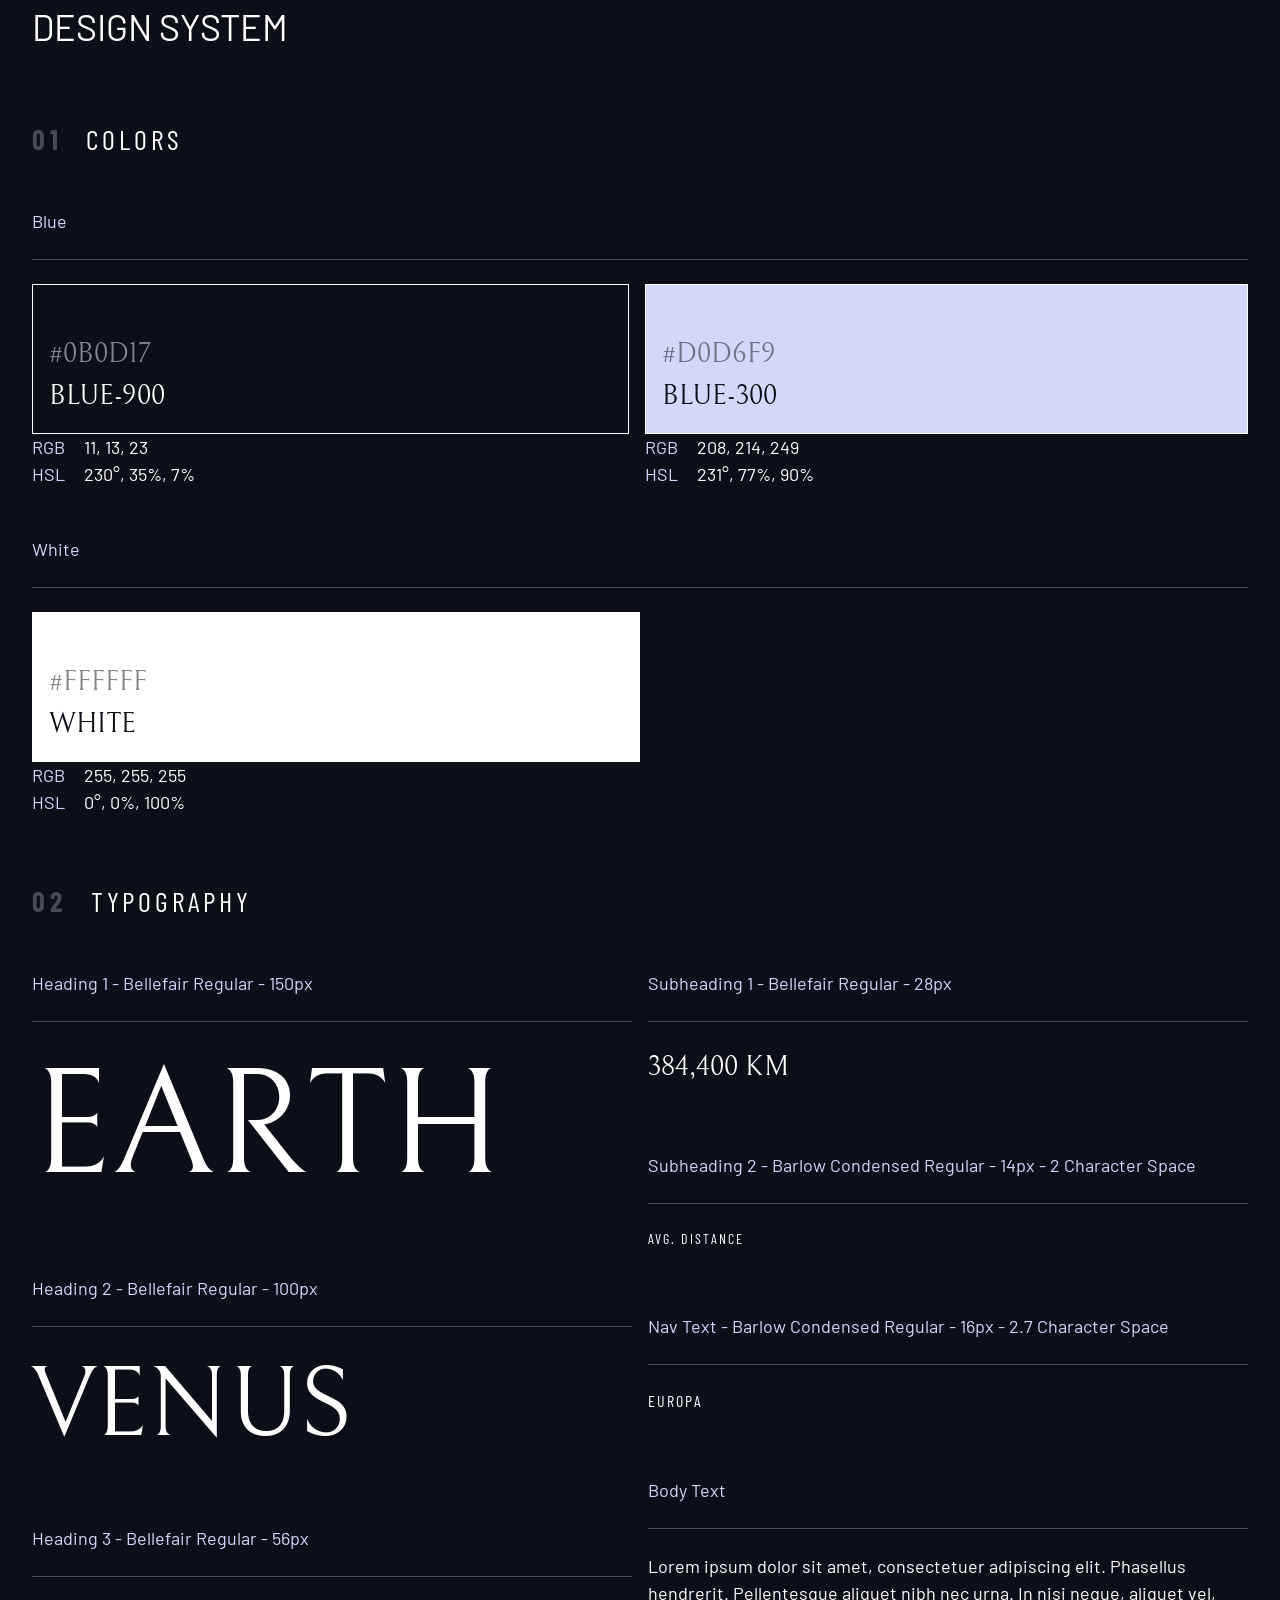
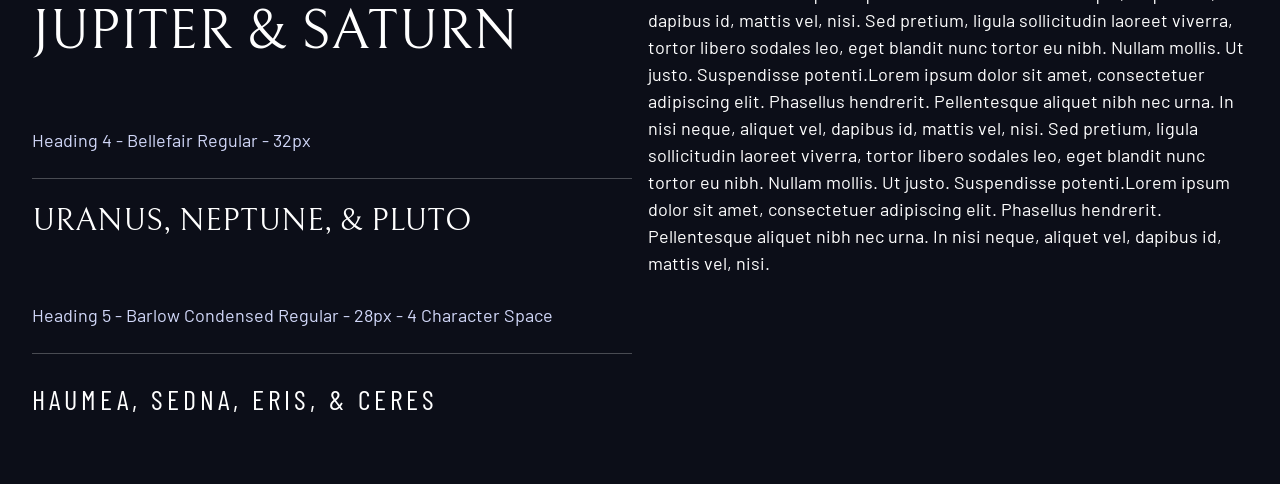
==== design-system.html @ c67ef9b4 "Add doctype, lang and meta tags Add <!doctype html> and set <html lang="en">; include <meta charset=" ====
<!doctype html>
<html lang="en">
  <head>
    <title>Design system</title>

    <meta charset="UTF-8" />
    <meta name="viewport" content="width=device-width, initial-scale=1.0" />

    <!-- Google fonts -->
    <link rel="preconnect" href="https://fonts.googleapis.com" />
    <link rel="preconnect" href="https://fonts.gstatic.com" crossorigin />
    <link
      href="https://fonts.googleapis.com/css2?family=Barlow+Condensed:wght@400;700&family=Bellefair&family=Barlow:wght@400;700&display=swap"
      rel="stylesheet"
    />

    <link rel="stylesheet" href="index.css" />

    <style></style>
  </head>
  <body>
    <div class="container">
      <h1 class="uppercase">Design system</h1>

      <section id="colors" style="margin: 4rem 0px">
        <h2 class="numbered-title">
          <span>01</span>
          colors
        </h2>
        <h3 class="ff-sans-normal fs-400 text-light">Blue</h3>
        <hr />
        <div class="flex" style="margin-bottom: 3rem">
          <div style="flex-grow: 1">
            <div
              class="bg-dark text-white ff-serif fs-500"
              style="padding: 3rem 1rem 1rem; border: 1px solid white"
            >
              <p style="opacity: 0.5">#0B0D17</p>
              <p>BLUE-900</p>
            </div>
            <p>
              <span class="text-light" style="margin-right: 15px">RGB</span> 11,
              13, 23
            </p>
            <p>
              <span class="text-light" style="margin-right: 15px">HSL</span>
              230°, 35%, 7%
            </p>
          </div>
          <div style="flex-grow: 1">
            <div
              class="bg-light text-dark ff-serif fs-500"
              style="padding: 3rem 1rem 1rem; border: 1px solid white"
            >
              <p style="opacity: 0.5">#D0D6F9</p>
              <p>BLUE-300</p>
            </div>
            <p>
              <span class="text-light" style="margin-right: 15px">RGB</span>
              208, 214, 249
            </p>
            <p>
              <span class="text-light" style="margin-right: 15px">HSL</span>
              231°, 77%, 90%
            </p>
          </div>
        </div>
        <div>
          <h3 class="ff-sans-normal fs-400 text-light">White</h3>
          <hr />
          <div class="flex">
            <div
              class="bg-white text-dark ff-serif fs-500"
              style="
                padding: 3rem 1rem 1rem;
                border: 1px solid white;
                flex-basis: 50%;
              "
            >
              <p style="opacity: 0.5">#FFFFFF</p>
              <p>WHITE</p>
            </div>
          </div>
          <p>
            <span class="text-light" style="margin-right: 15px">RGB</span>
            255, 255, 255
          </p>
          <p>
            <span class="text-light" style="margin-right: 15px">HSL</span> 0°,
            0%, 100%
          </p>
        </div>
      </section>

      <section id="typography" style="margin: 4rem 0">
        <h2 class="numbered-title"><span>02 </span>Typography</h2>
        <div class="flex">
          <div class="flow" style="flex-basis: 100%; --flow-space: 4rem">
            <div>
              <p class="text-light">Heading 1 - Bellefair Regular - 150px</p>
              <hr />
              <p class="fs-900 ff-serif uppercase">Earth</p>
            </div>
            <div>
              <p class="text-light">Heading 2 - Bellefair Regular - 100px</p>
              <hr />
              <p class="fs-800 ff-serif uppercase">Venus</p>
            </div>
            <div>
              <p class="text-light">Heading 3 - Bellefair Regular - 56px</p>
              <hr />
              <p class="fs-700 ff-serif uppercase">Jupiter & Saturn</p>
            </div>
            <div>
              <p class="text-light">Heading 4 - Bellefair Regular - 32px</p>
              <hr />
              <p class="fs-600 ff-serif uppercase">Uranus, Neptune, & Pluto</p>
            </div>
            <div>
              <p class="text-light">
                Heading 5 - Barlow Condensed Regular - 28px - 4 Character Space
              </p>
              <hr />
              <p class="fs-500 ff-sans-cond uppercase letter-spacing-2">
                Haumea, Sedna, Eris, & Ceres
              </p>
            </div>
          </div>

          <div class="flow" style="flex-basis: 100%; --flow-space: 4rem">
            <div>
              <p class="text-light">Subheading 1 - Bellefair Regular - 28px</p>
              <hr />
              <p class="ff-serif fs-500 uppercase">384,400 km</p>
            </div>
            <div>
              <p class="text-light">
                Subheading 2 - Barlow Condensed Regular - 14px - 2 Character
                Space
              </p>
              <hr />
              <p class="ff-sans-cond fs-200 letter-spacing-3 uppercase">
                Avg. Distance
              </p>
            </div>
            <div>
              <p class="text-light">
                Nav Text - Barlow Condensed Regular - 16px - 2.7 Character Space
              </p>
              <hr />
              <p class="ff-sans-cond fs-300 letter-spacing-3 uppercase">
                Europa
              </p>
            </div>
            <div>
              <p class="text-light">Body Text</p>
              <hr />
              <p class="ff-sans-normal fs-400">
                Lorem ipsum dolor sit amet, consectetuer adipiscing elit.
                Phasellus hendrerit. Pellentesque aliquet nibh nec urna. In nisi
                neque, aliquet vel, dapibus id, mattis vel, nisi. Sed pretium,
                ligula sollicitudin laoreet viverra, tortor libero sodales leo,
                eget blandit nunc tortor eu nibh. Nullam mollis. Ut justo.
                Suspendisse potenti.Lorem ipsum dolor sit amet, consectetuer
                adipiscing elit. Phasellus hendrerit. Pellentesque aliquet nibh
                nec urna. In nisi neque, aliquet vel, dapibus id, mattis vel,
                nisi. Sed pretium, ligula sollicitudin laoreet viverra, tortor
                libero sodales leo, eget blandit nunc tortor eu nibh. Nullam
                mollis. Ut justo. Suspendisse potenti.Lorem ipsum dolor sit
                amet, consectetuer adipiscing elit. Phasellus hendrerit.
                Pellentesque aliquet nibh nec urna. In nisi neque, aliquet vel,
                dapibus id, mattis vel, nisi.
              </p>
            </div>
          </div>
        </div>
      </section>
    </div>

    <script src="index.pack.js"></script>
  </body>
</html>
---- index.css ----
/* ---------------------- */
/* - Custom Properties  - */
/* ---------------------- */
:root {
  /* Colors */
  --clr-dark: 230 35% 7%;
  --clr-light: 231 77% 90%;
  --clr-white: 0 0% 100%;

  /* font sizes */
  --fs-900: 9.375rem;
  --fs-800: 6.25rem;
  --fs-700: 3.5rem;
  --fs-600: 2rem;
  --fs-500: 1.75rem;
  --fs-400: 1.125rem;
  --fs-300: 1rem;
  --fs-200: 0.875rem;

  /* font-families */
  --ff-serif: "Bellefair", serif;
  --ff-sans-cond: "Barlow Condensed", sans-serif;
  --ff-sans-normal: "Barlow", sans-serif;
}

/* ---------------------- */
/* -----  Reset  -------- */
/* ---------------------- */

/* https://piccalil.li/blog/a-modern-css-reset/ */

/* Box Sizing */
*,
*::after,
*::before {
  box-sizing: border-box;
}

/* Reset Margins */
body,
h1,
h2,
h3,
h4,
h5,
p,
figure,
picture {
  margin: 0;
}

h1,
h2,
h3,
h4,
h5,
p {
  font-weight: 400;
}

/* Set up the body */
body {
  font-family: var(--ff-sans-normal);
  font-size: var(--fs-400);
  line-height: 1.5;
  min-height: 100vh;
  background-color: hsl(var(--clr-dark));
  color: hsl(var(--clr-white));
}

/* Make images easier to work with */
img,
picture {
  max-width: 100%;
  display: block;
}

/*  make form elements easier to work with */

input,
button,
textarea,
select {
  font: inherit;
}

/* remove animations for people who've turned them off */

@media (prefers-reduced-motion: reduce) {
  *,
  *::before,
  *::after {
    animation-duration: 0.01ms !important;
    animation-iteration-count: 1 !important;
    transition-duration: 0.01ms !important;
    scroll-behavior: auto !important;
  }
}

/* ---------------------- */
/* -- Utility Classes --- */
/* ---------------------- */

/* General */
.flex {
  display: flex;
  gap: var(--gap, 1rem);
}

.grid {
  display: grid;
  gap: var(--gap, 1rem);
}

.container {
  padding-inline: 2rem;
  max-width: 80rem;
  margin-inline: auto;
}

.sr-only {
  position: absolute;
  width: 1px;
  height: 1px;
  padding: 0;
  margin: -1px;
  overflow: hidden;
  clip: rect(0, 0, 0, 0);
  white-space: nowrap; /* added line */
  border: 0;
}

/* Add vertical spacing between siblings, but not before the first item. */
.flow > * + * {
  margin-top: var(--flow-space, 1rem);
}

/* colors */
.bg-dark {
  background-color: hsl(var(--clr-dark));
}
.bg-light {
  background-color: hsl(var(--clr-light));
}
.bg-white {
  background-color: hsl(var(--clr-white));
}

.text-dark {
  color: hsl(var(--clr-dark));
}
.text-light {
  color: hsl(var(--clr-light));
}
.text-white {
  color: hsl(var(--clr-white));
}

/* typography */

.ff-serif {
  font-family: var(--ff-serif);
}
.ff-sans-cond {
  font-family: var(--ff-sans-cond);
}
.ff-sans-normal {
  font-family: var(--ff-sans-normal);
}

.letter-spacing-1 {
  letter-spacing: 4.72px;
}
.letter-spacing-2 {
  letter-spacing: 4px;
}

.letter-spacing-3 {
  letter-spacing: 2px;
}

.uppercase {
  text-transform: uppercase;
}

.fs-900 {
  font-size: var(--fs-900);
}
.fs-800 {
  font-size: var(--fs-800);
}
.fs-700 {
  font-size: var(--fs-700);
}
.fs-600 {
  font-size: var(--fs-600);
}
.fs-500 {
  font-size: var(--fs-500);
}
.fs-400 {
  font-size: var(--fs-400);
}
.fs-300 {
  font-size: var(--fs-300);
}
.fs-200 {
  font-size: var(--fs-200);
}

.fs-900,
.fs-800,
.fs-700,
.fs-600 {
  line-height: 1.1;
}

.numbered-title {
  font-family: var(--ff-sans-cond);
  font-size: var(--fs-500);
  text-transform: uppercase;
  letter-spacing: 4px;
  margin-bottom: 3rem;
}

.numbered-title span {
  letter-spacing: 4.72px;
  color: hsl(var(--clr-white) / 0.25);
  font-weight: 700;
  margin-right: 0.5em;
}

hr {
  border: 0;
  height: 1px;
  background-color: hsl(var(--clr-white) / 0.25);
  margin-block: 1.5rem;
}
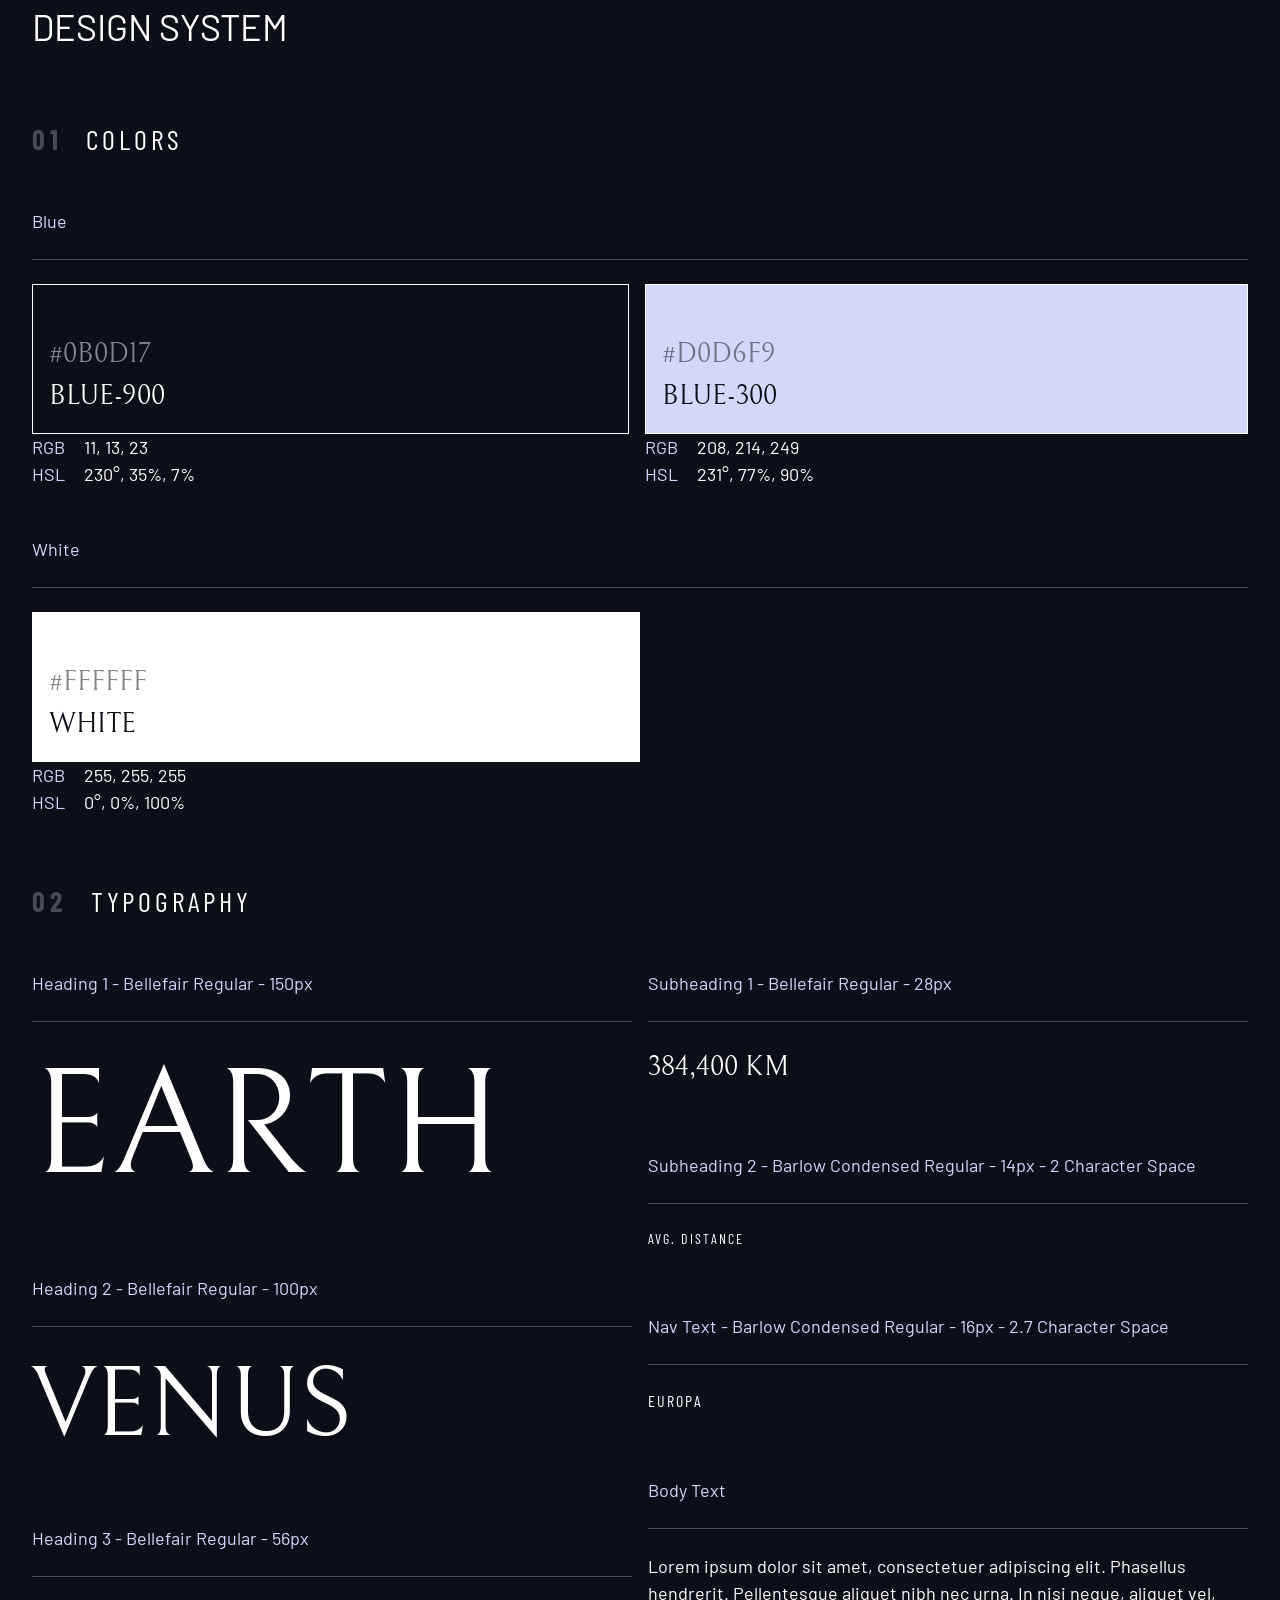
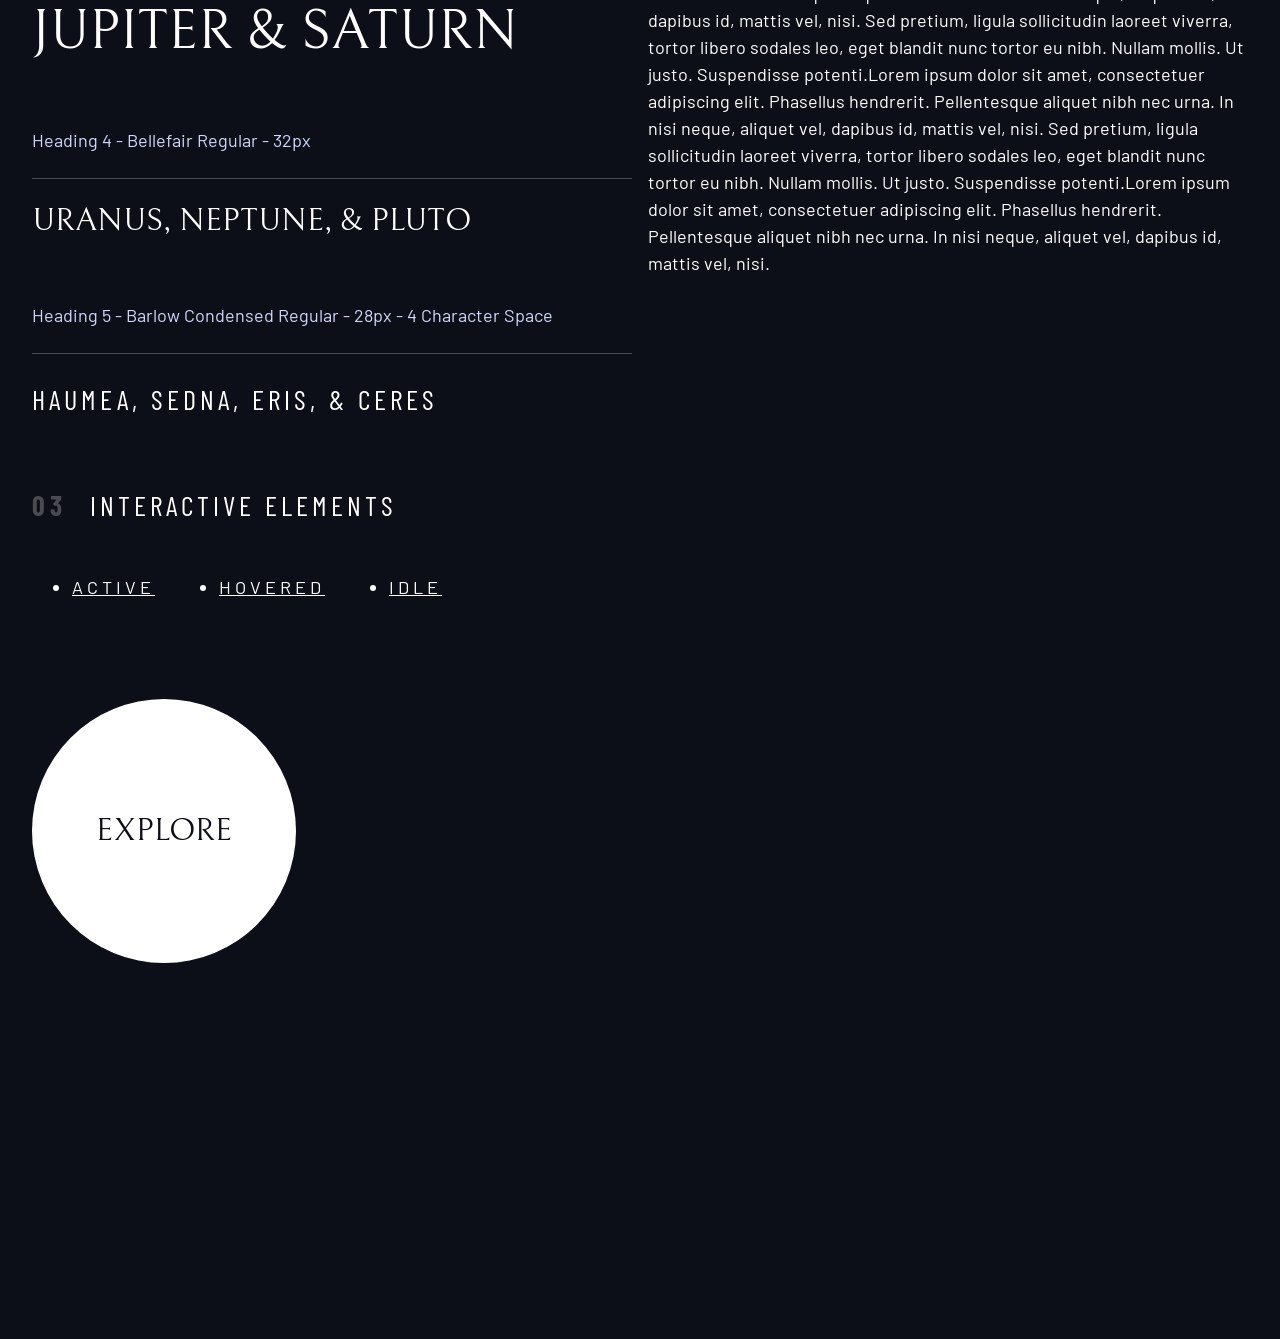
==== commit 7807f0f5: "Add interactive section and large button styles Introduce an "Interactive elements" section in desig" ====
--- a/design-system.html
+++ b/design-system.html
@@ -15,14 +15,12 @@
     />
 
     <link rel="stylesheet" href="index.css" />
-
-    <style></style>
   </head>
   <body>
     <div class="container">
       <h1 class="uppercase">Design system</h1>
 
-      <section id="colors" style="margin: 4rem 0px">
+      <section id="colors" class="section-spacing">
         <h2 class="numbered-title">
           <span>01</span>
           colors
@@ -31,36 +29,27 @@
         <hr />
         <div class="flex" style="margin-bottom: 3rem">
           <div style="flex-grow: 1">
-            <div
-              class="bg-dark text-white ff-serif fs-500"
-              style="padding: 3rem 1rem 1rem; border: 1px solid white"
-            >
+            <div class="bg-dark text-white ff-serif fs-500 color-sample">
               <p style="opacity: 0.5">#0B0D17</p>
               <p>BLUE-900</p>
             </div>
+            <p><span class="text-light mr-label">RGB</span> 11, 13, 23</p>
             <p>
-              <span class="text-light" style="margin-right: 15px">RGB</span> 11,
-              13, 23
-            </p>
-            <p>
-              <span class="text-light" style="margin-right: 15px">HSL</span>
+              <span class="text-light mr-label">HSL</span>
               230°, 35%, 7%
             </p>
           </div>
           <div style="flex-grow: 1">
-            <div
-              class="bg-light text-dark ff-serif fs-500"
-              style="padding: 3rem 1rem 1rem; border: 1px solid white"
-            >
+            <div class="bg-light text-dark ff-serif fs-500 color-sample">
               <p style="opacity: 0.5">#D0D6F9</p>
               <p>BLUE-300</p>
             </div>
             <p>
-              <span class="text-light" style="margin-right: 15px">RGB</span>
+              <span class="text-light mr-label">RGB</span>
               208, 214, 249
             </p>
             <p>
-              <span class="text-light" style="margin-right: 15px">HSL</span>
+              <span class="text-light mr-label">HSL</span>
               231°, 77%, 90%
             </p>
           </div>
@@ -70,29 +59,21 @@
           <hr />
           <div class="flex">
             <div
-              class="bg-white text-dark ff-serif fs-500"
-              style="
-                padding: 3rem 1rem 1rem;
-                border: 1px solid white;
-                flex-basis: 50%;
-              "
+              class="bg-white text-dark ff-serif fs-500 color-sample flex-half"
             >
               <p style="opacity: 0.5">#FFFFFF</p>
               <p>WHITE</p>
             </div>
           </div>
           <p>
-            <span class="text-light" style="margin-right: 15px">RGB</span>
+            <span class="text-light mr-label">RGB</span>
             255, 255, 255
           </p>
-          <p>
-            <span class="text-light" style="margin-right: 15px">HSL</span> 0°,
-            0%, 100%
-          </p>
+          <p><span class="text-light mr-label">HSL</span> 0°, 0%, 100%</p>
         </div>
       </section>
 
-      <section id="typography" style="margin: 4rem 0">
+      <section id="typography" class="section-spacing">
         <h2 class="numbered-title"><span>02 </span>Typography</h2>
         <div class="flex">
           <div class="flow" style="flex-basis: 100%; --flow-space: 4rem">
@@ -175,6 +156,51 @@
           </div>
         </div>
       </section>
+
+      <section class="flow" id="interactive-elements">
+        <h2 class="numbered-title"><span>03</span> Interactive elements</h2>
+
+        <!-- navigation -->
+        <div>
+          <nav>
+            <ul class="primary-navigation flex" style="--gap: 4rem">
+              <li>
+                <a class="uppercase text-white letter-spacing-2" href="#"
+                  >Active</a
+                >
+              </li>
+              <li>
+                <a class="uppercase text-white letter-spacing-2" href="#"
+                  >Hovered</a
+                >
+              </li>
+              <li>
+                <a class="uppercase text-white letter-spacing-2" href="#"
+                  >Idle</a
+                >
+              </li>
+            </ul>
+          </nav>
+        </div>
+
+        <div class="flex">
+          <div style="margin-top: 5rem">
+            <a
+              href="#"
+              class="large-button text-dark bg-white ff-serif fs-600 uppercase"
+              >Explore</a
+            >
+          </div>
+
+          <div style="margin-bottom: 80vh">
+            <!-- Tabs -->
+
+            <!-- Dots -->
+
+            <!-- Numbers -->
+          </div>
+        </div>
+      </section>
     </div>
 
     <script src="index.pack.js"></script>
--- a/index.css
+++ b/index.css
@@ -118,6 +118,24 @@
   margin-inline: auto;
 }
 
+.section-spacing {
+  margin-block: 4rem;
+}
+
+.mr-label {
+  margin-right: 0.9375rem;
+}
+
+.color-sample {
+  padding: 3rem 1rem 1rem;
+  border: 1px solid white;
+}
+
+.flex-half {
+  flex-basis: 1 1 50%;
+  width: 50%;
+}
+
 .sr-only {
   position: absolute;
   width: 1px;
@@ -236,3 +254,79 @@
   background-color: hsl(var(--clr-white) / 0.25);
   margin-block: 1.5rem;
 }
+
+/* ---------------------- */
+/* ---- Components  ----- */
+/* ---------------------- */
+.large-button {
+  display: grid;
+  position: relative;
+  border-radius: 50%;
+  padding: 0 2em;
+  aspect-ratio: 1;
+  place-items: center;
+  text-decoration: none;
+  z-index: 1;
+  transition: color 0.5s ease-in-out;
+}
+
+.large-button:hover,
+.large-button:focus {
+  color: hsl(var(--clr-dark) / 0.5);
+}
+
+.large-button::after,
+.large-button::before {
+  content: "";
+  position: absolute;
+  width: 100%;
+  height: 100%;
+  background-color: hsl(var(--clr-white) / 0.1);
+  border-radius: 50%;
+  z-index: -1;
+  transform: scale(1);
+  scale: 1;
+  opacity: 0;
+  transition:
+    opacity 0.5s linear,
+    transform 0.5s ease-in-out,
+    scale 0.5s ease-in-out;
+}
+
+.large-button:hover::after,
+.large-button:focus::after {
+  transform: scale(1.5);
+  opacity: 1;
+  animation: scaleResize1 5s ease-in-out 0.5s infinite;
+}
+
+.large-button:hover::before,
+.large-button:focus::before {
+  transform: scale(1.25);
+  opacity: 1;
+  animation: scaleResize2 5s ease-in-out 0.5s infinite;
+}
+
+@keyframes scaleResize1 {
+  0% {
+    scale: 1;
+  }
+  50% {
+    scale: 1.0667; /* 1.5 -> ~1.6 visual pulse */
+  }
+  100% {
+    scale: 1;
+  }
+}
+
+@keyframes scaleResize2 {
+  0% {
+    scale: 1;
+  }
+  50% {
+    scale: 1.08; /* 1.25 -> ~1.35 visual pulse */
+  }
+  100% {
+    scale: 1;
+  }
+}
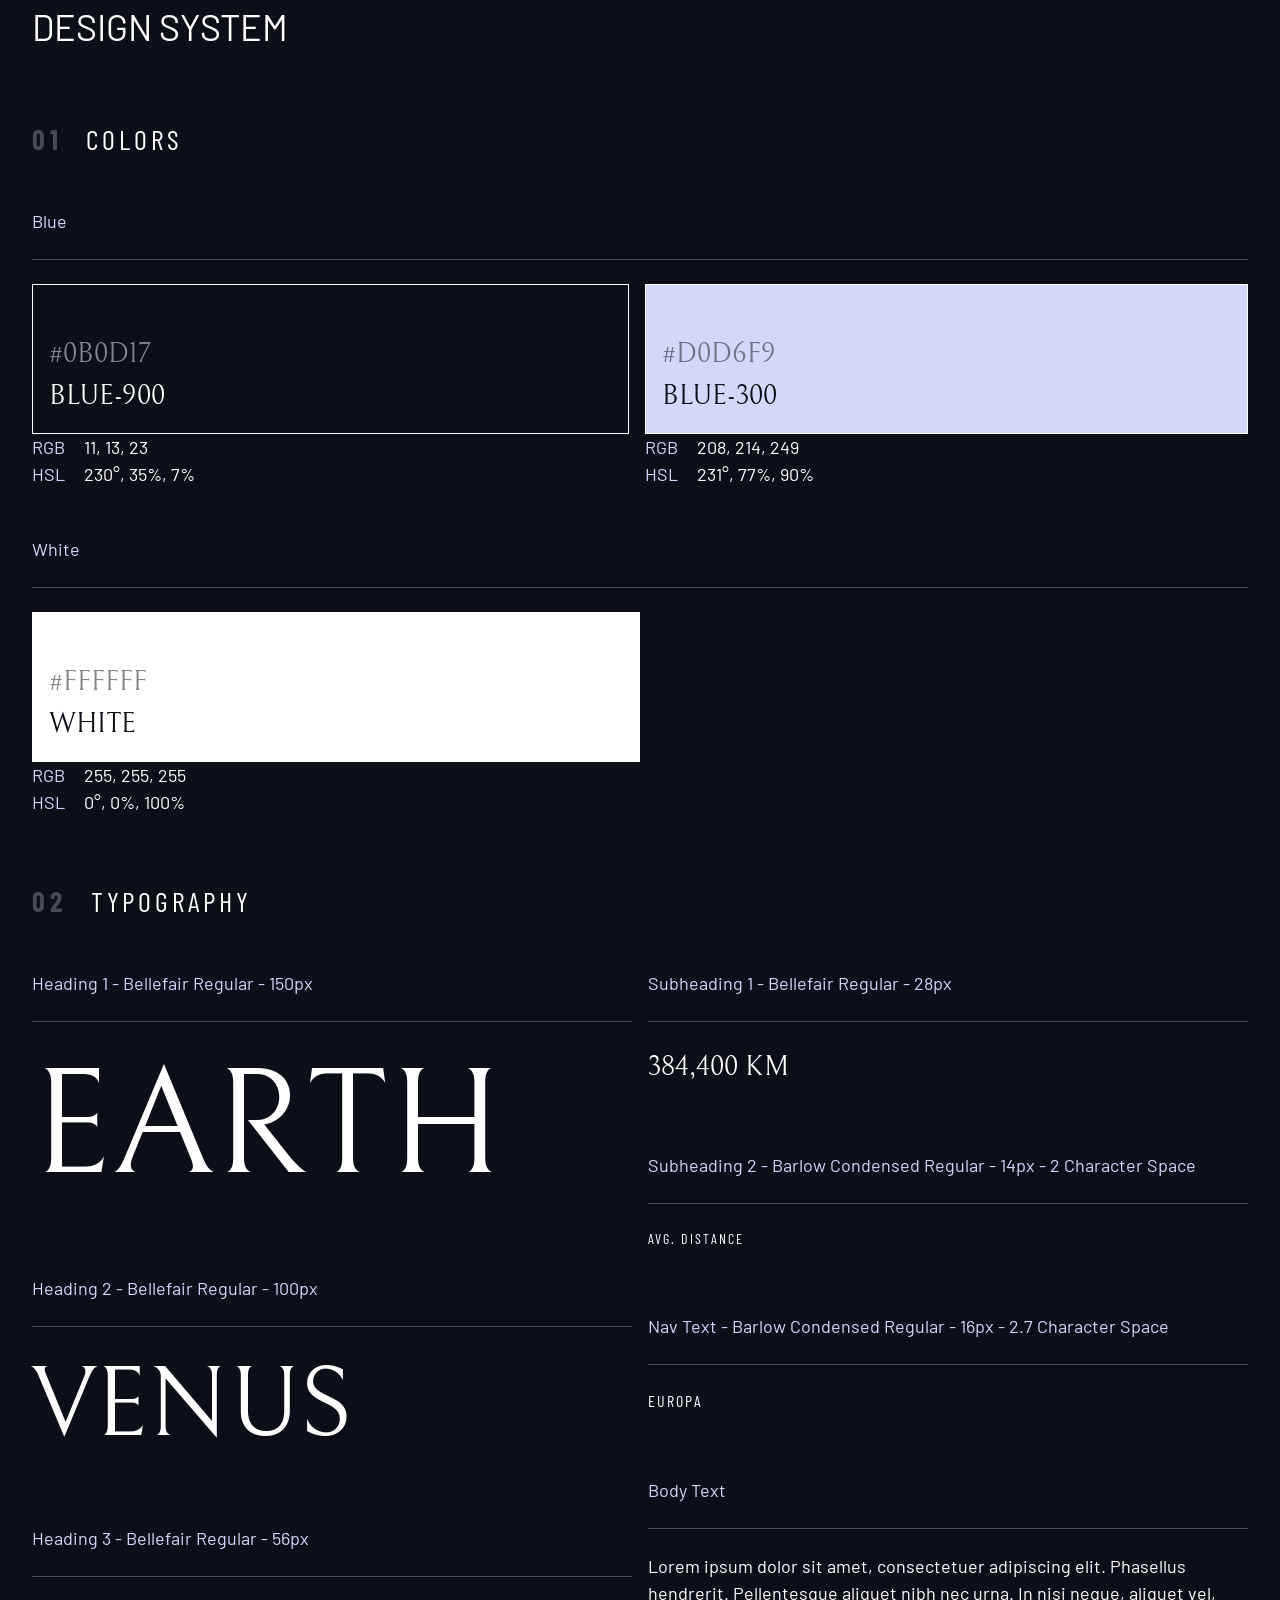
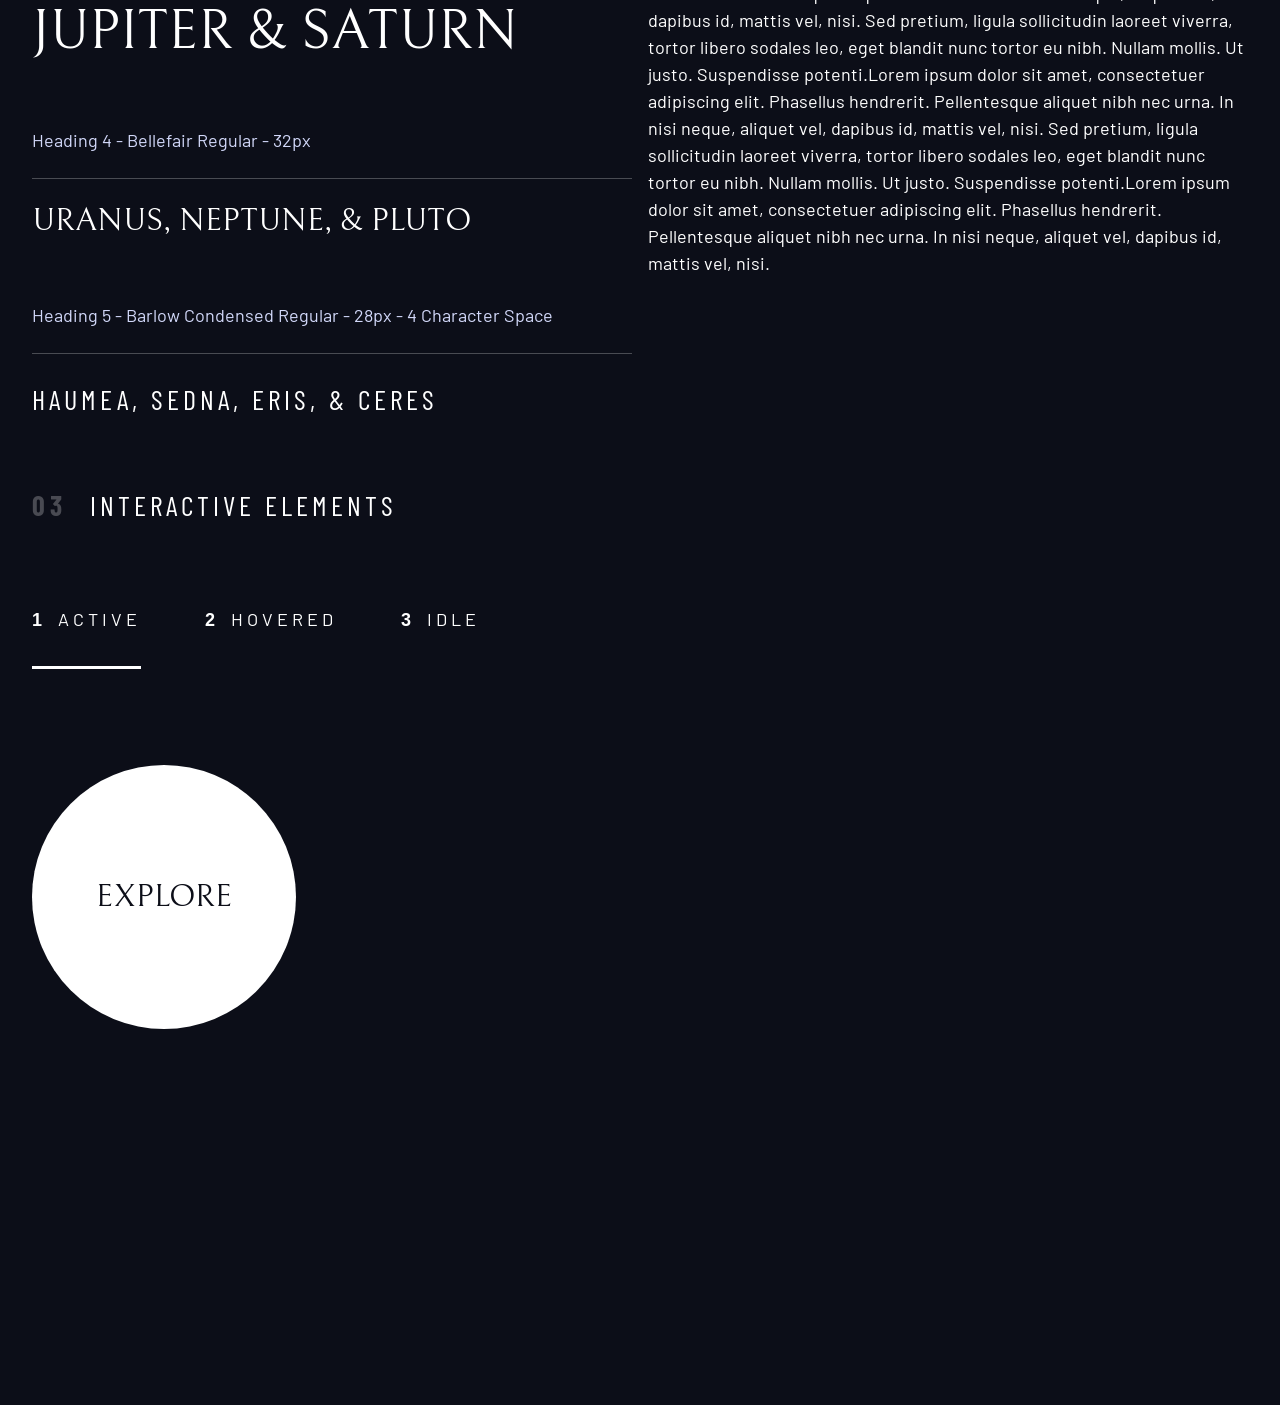
==== commit 69fab3b3: "Add underline indicators to primary navigation Introduce underline indicator styles and numeric badg" ====
--- a/design-system.html
+++ b/design-system.html
@@ -163,20 +163,20 @@
         <!-- navigation -->
         <div>
           <nav>
-            <ul class="primary-navigation flex" style="--gap: 4rem">
-              <li>
+            <ul class="primary-navigation flex underline-indicators">
+              <li class="active">
                 <a class="uppercase text-white letter-spacing-2" href="#"
-                  >Active</a
+                  ><span>1</span>Active</a
                 >
               </li>
               <li>
                 <a class="uppercase text-white letter-spacing-2" href="#"
-                  >Hovered</a
+                  ><span>2</span>Hovered</a
                 >
               </li>
               <li>
                 <a class="uppercase text-white letter-spacing-2" href="#"
-                  >Idle</a
+                  ><span>3</span>Idle</a
                 >
               </li>
             </ul>
--- a/index.css
+++ b/index.css
@@ -330,3 +330,35 @@
     scale: 1;
   }
 }
+
+.primary-navigation {
+  --gap: 4rem;
+  --underline-gap: 2rem;
+  list-style: none;
+  padding: 0;
+  margin: 0;
+}
+
+.primary-navigation a {
+  text-decoration: none;
+}
+
+.primary-navigation a > span {
+  margin-right: 0.75rem;
+  font-weight: 700;
+}
+
+.underline-indicators > * {
+  border-bottom: 3px solid transparent;
+  padding: var(--underline-gap, 1rem) 0;
+  transition: border-color 0.2s ease-in-out;
+}
+
+.underline-indicators > *:hover,
+.underline-indicators > *:focus {
+  border-bottom: 3px solid hsl(var(--clr-white) / 0.5);
+}
+
+.underline-indicators > .active {
+  border-bottom: 3px solid hsl(var(--clr-white));
+}
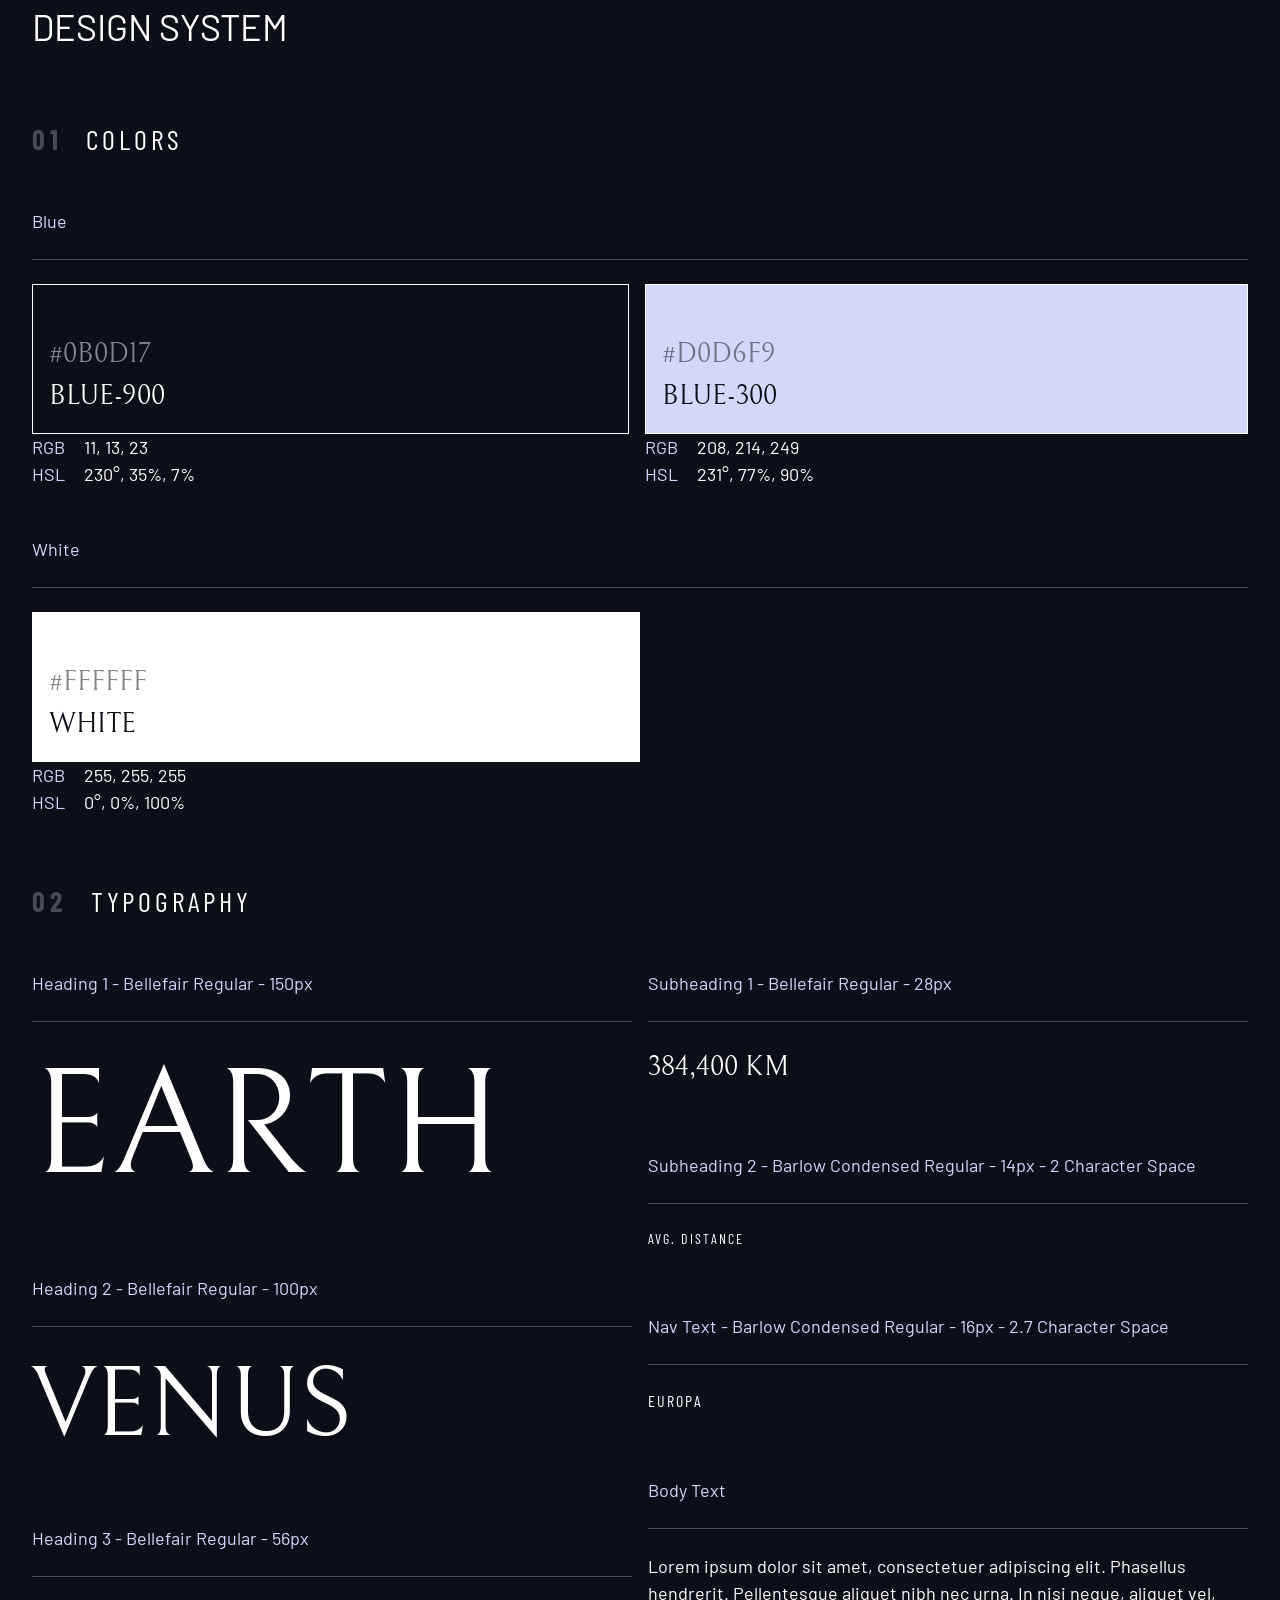
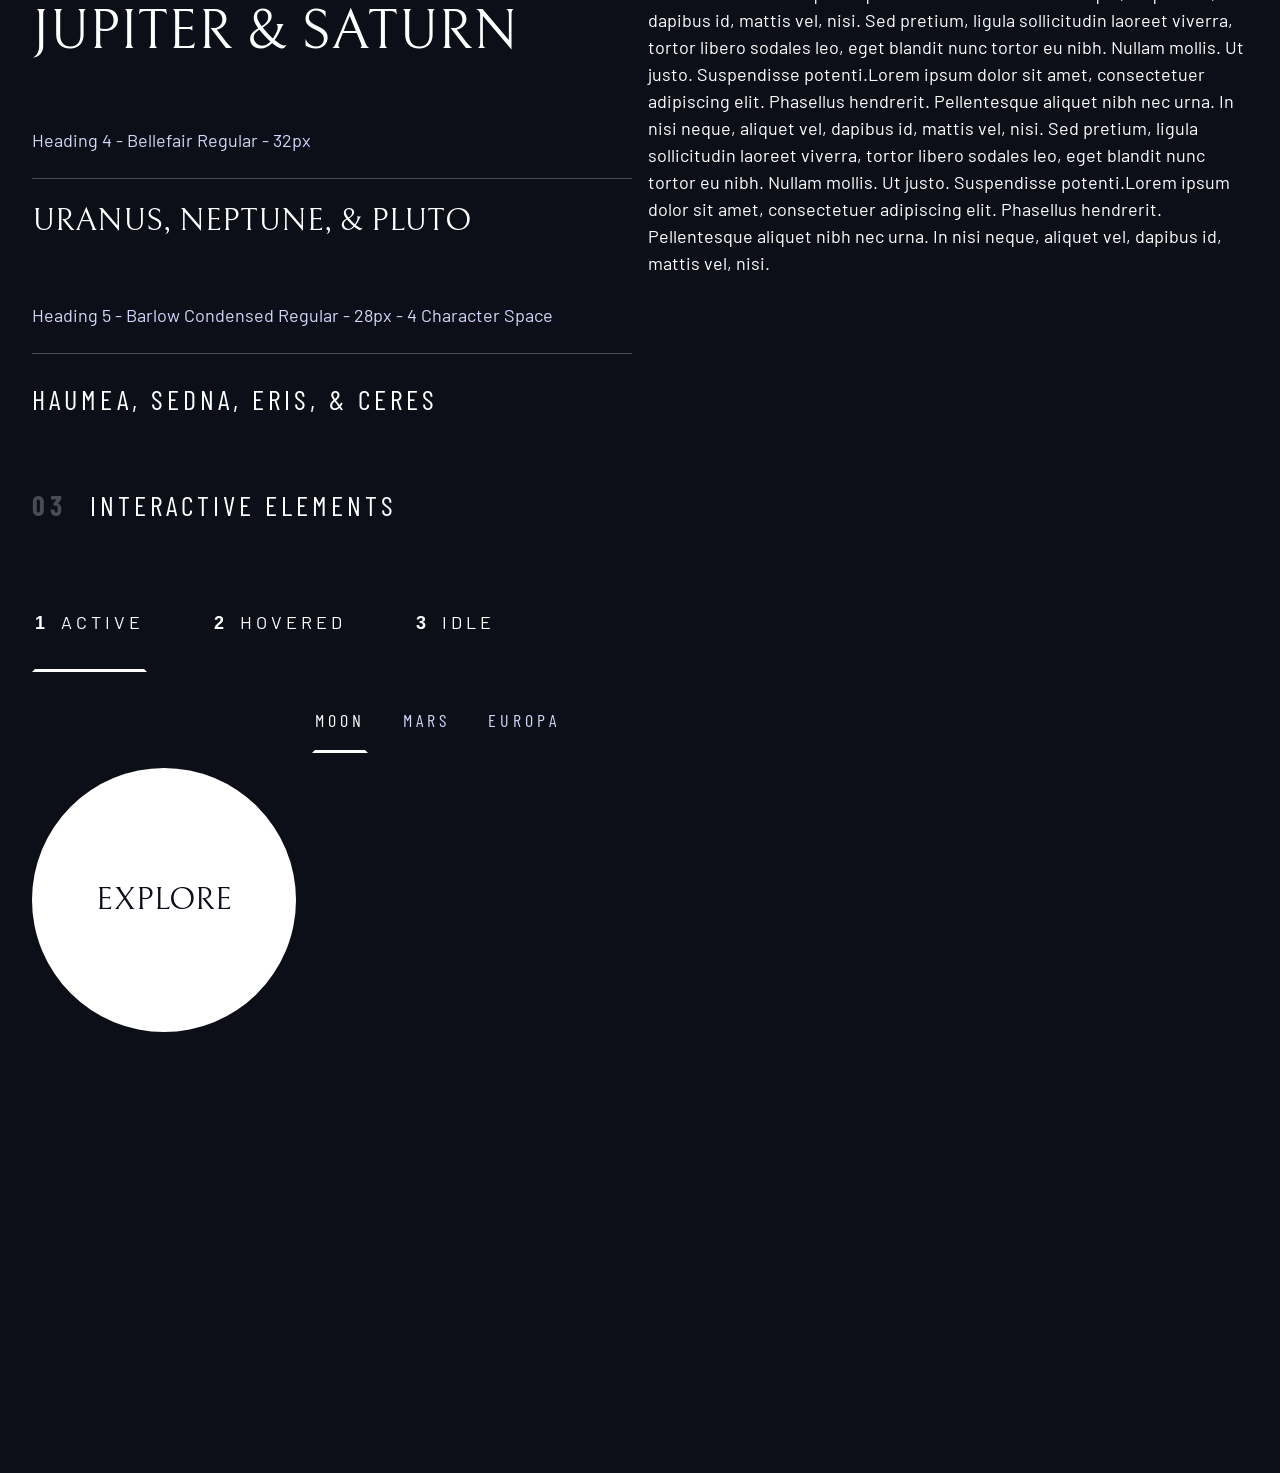
==== commit a5c0fd9c: "Add tab-list markup and underline styles Introduce a tab-list component in design-system.html with t" ====
--- a/design-system.html
+++ b/design-system.html
@@ -194,6 +194,26 @@
 
           <div style="margin-bottom: 80vh">
             <!-- Tabs -->
+            <div class="tab-list underline-indicators flex">
+              <button
+                aria-selected="true"
+                class="uppercase text-light letter-spacing-2 bg-dark ff-sans-cond"
+              >
+                Moon
+              </button>
+              <button
+                aria-selected="false"
+                class="uppercase text-light letter-spacing-2 bg-dark ff-sans-cond"
+              >
+                Mars
+              </button>
+              <button
+                aria-selected="false"
+                class="uppercase text-light letter-spacing-2 bg-dark ff-sans-cond"
+              >
+                Europa
+              </button>
+            </div>
 
             <!-- Dots -->
 
--- a/index.css
+++ b/index.css
@@ -349,16 +349,24 @@
 }
 
 .underline-indicators > * {
-  border-bottom: 3px solid transparent;
+  border: 3px solid transparent;
   padding: var(--underline-gap, 1rem) 0;
+  cursor: pointer;
   transition: border-color 0.2s ease-in-out;
 }
 
 .underline-indicators > *:hover,
 .underline-indicators > *:focus {
+  color: hsl(var(--clr-white) / 1);
   border-bottom: 3px solid hsl(var(--clr-white) / 0.5);
 }
 
-.underline-indicators > .active {
+.underline-indicators > .active,
+.underline-indicators > *[aria-selected="true"] {
+  color: hsl(var(--clr-white) / 1);
   border-bottom: 3px solid hsl(var(--clr-white));
 }
+
+.tab-list {
+  --gap: 2rem;
+}
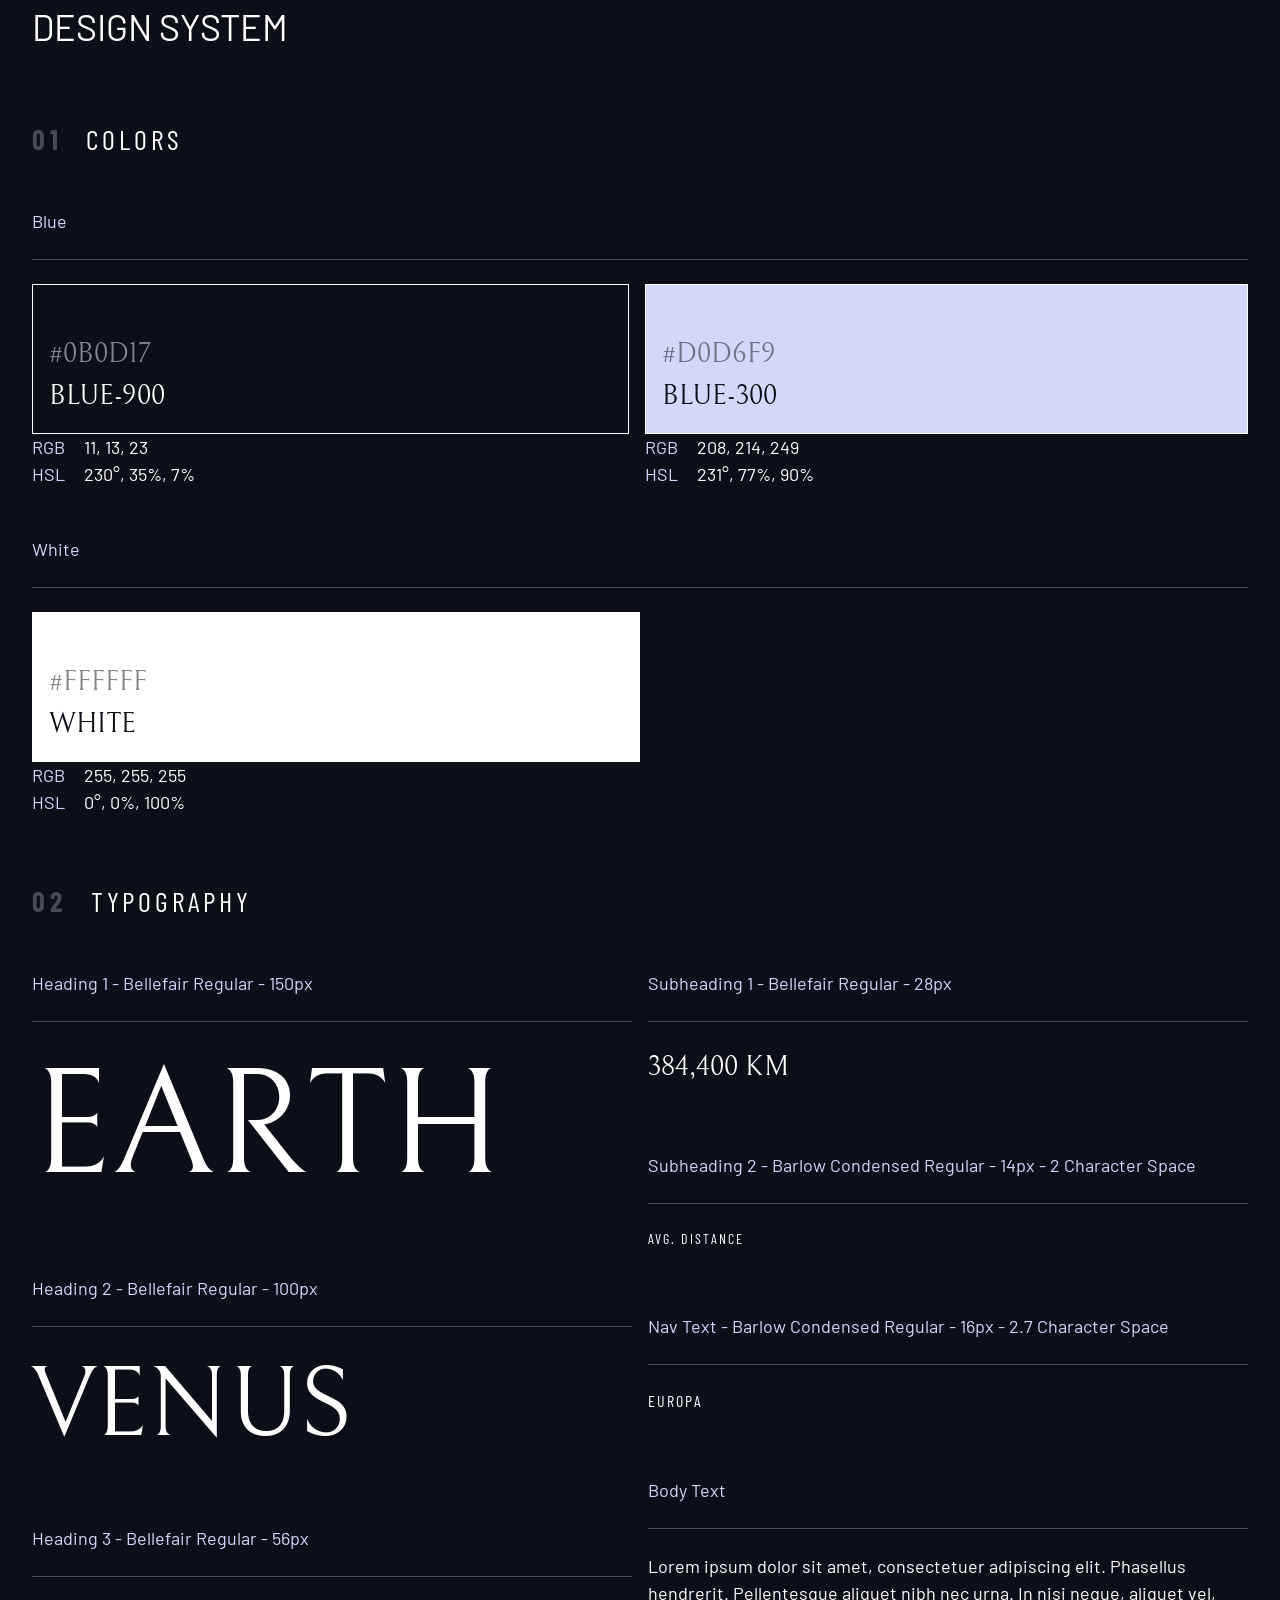
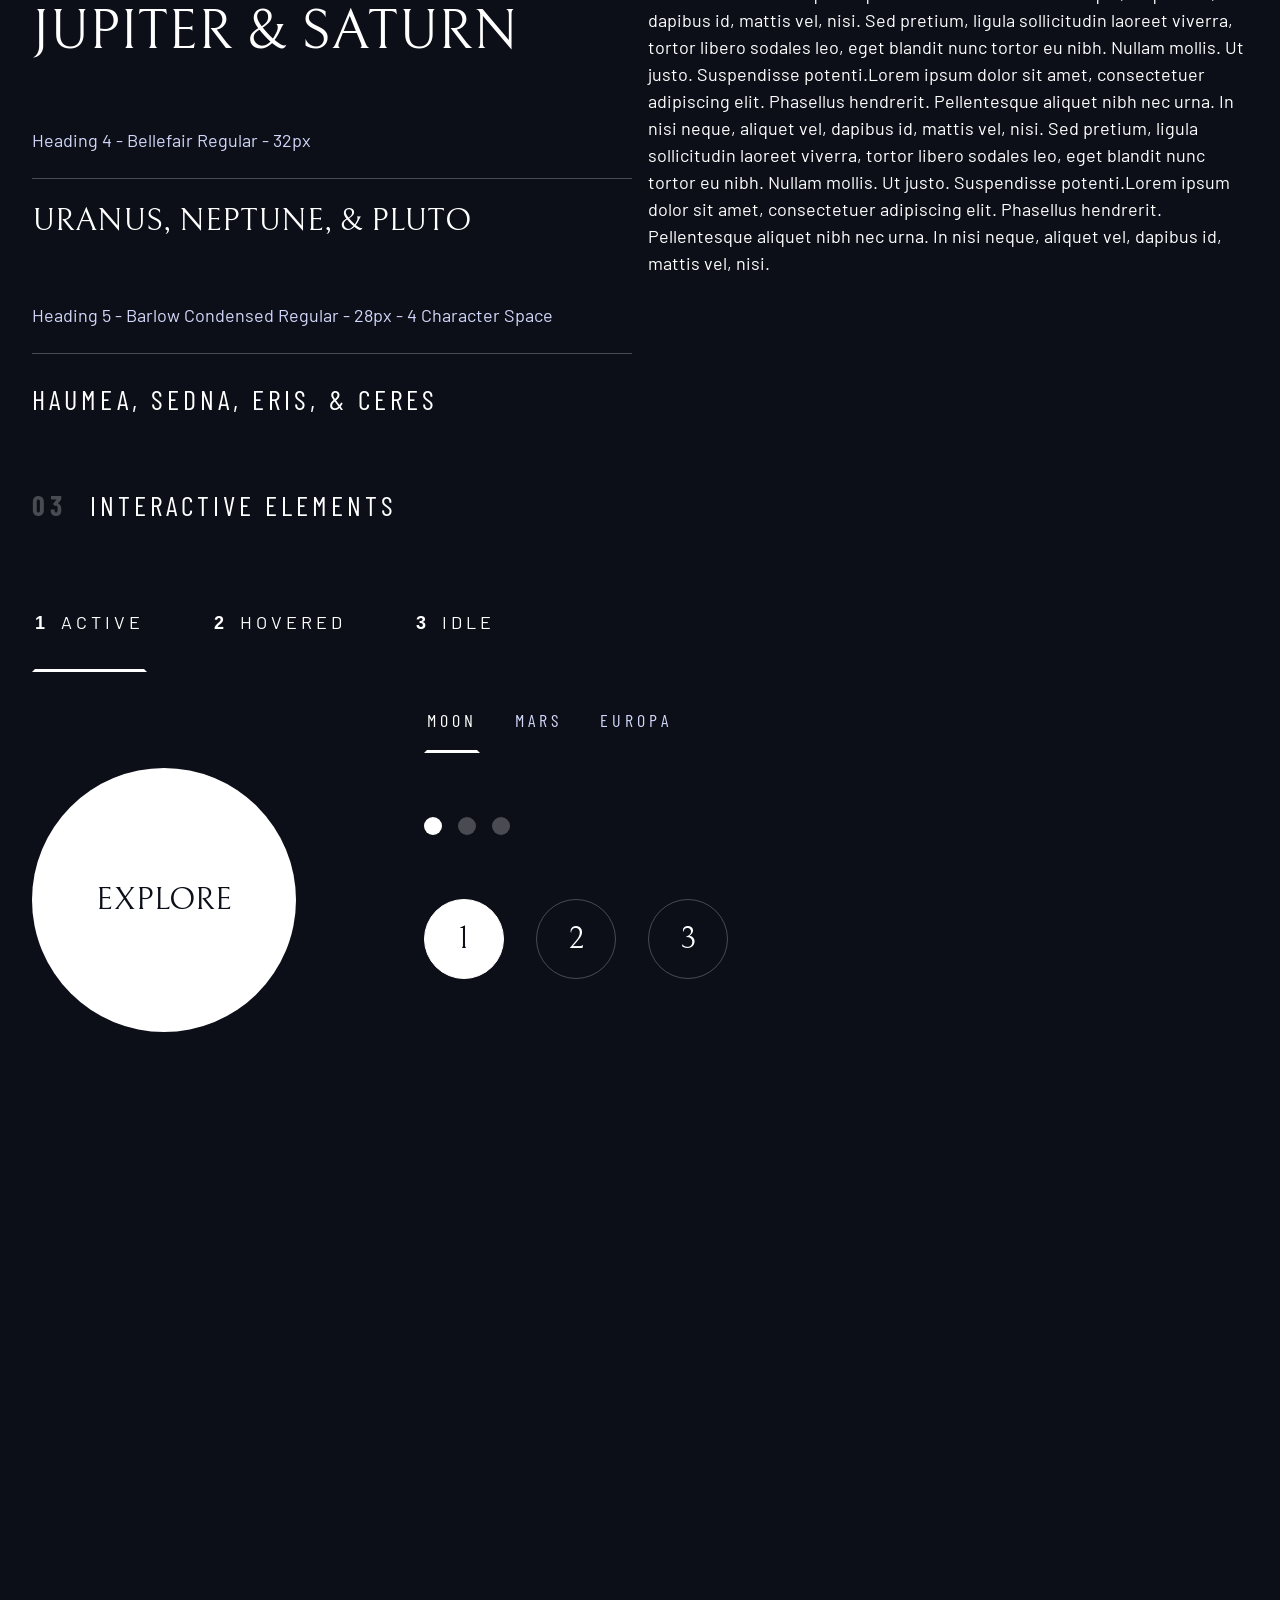
==== commit 36270d19: "Add dot & numbered indicators with styles Update design-system.html to add dot and numbered indicato" ====
--- a/design-system.html
+++ b/design-system.html
@@ -183,7 +183,7 @@
           </nav>
         </div>
 
-        <div class="flex">
+        <div class="flex" style="--gap: 8rem">
           <div style="margin-top: 5rem">
             <a
               href="#"
@@ -192,7 +192,7 @@
             >
           </div>
 
-          <div style="margin-bottom: 80vh">
+          <div class="flow" style="margin-bottom: 80vh; --flow-space: 4rem">
             <!-- Tabs -->
             <div class="tab-list underline-indicators flex">
               <button
@@ -216,8 +216,25 @@
             </div>
 
             <!-- Dots -->
+            <div class="dot-indicators flex">
+              <button aria-selected="true">
+                <span class="sr-only">Slide title</span>
+              </button>
+              <button aria-selected="false">
+                <span class="sr-only">Slide title</span>
+              </button>
+              <button aria-selected="false">
+                <span class="sr-only">Slide title</span>
+              </button>
+            </div>
 
             <!-- Numbers -->
+
+            <div class="numbered-indicators flex">
+              <button aria-selected="true">1</button>
+              <button aria-selected="false">2</button>
+              <button aria-selected="false">3</button>
+            </div>
           </div>
         </div>
       </section>
--- a/index.css
+++ b/index.css
@@ -362,7 +362,7 @@
 }
 
 .underline-indicators > .active,
-.underline-indicators > *[aria-selected="true"] {
+.underline-indicators > [aria-selected="true"] {
   color: hsl(var(--clr-white) / 1);
   border-bottom: 3px solid hsl(var(--clr-white));
 }
@@ -370,3 +370,58 @@
 .tab-list {
   --gap: 2rem;
 }
+
+.dot-indicators {
+  --gap: 1rem;
+}
+
+.dot-indicators > * {
+  cursor: pointer;
+  border: 0;
+  border-radius: 50%;
+  padding: 0.5em;
+  background-color: hsl(var(--clr-white) / 0.25);
+}
+
+.dot-indicators > *:hover,
+.dot-indicators > *:focus {
+  background-color: hsl(var(--clr-white) / 0.5);
+}
+
+.dot-indicators > [aria-selected="true"] {
+  background-color: hsl(var(--clr-white) / 1);
+}
+
+.numbered-indicators {
+  --gap: 2rem;
+}
+
+.numbered-indicators > * {
+  display: grid;
+  place-items: center;
+  aspect-ratio: 1;
+  width: 5rem;
+  padding: 0;
+  border-radius: 50%;
+  border: 1px solid hsl(var(--clr-white) / 0.25);
+  background-color: transparent;
+  color: hsl(var(--clr-white) / 1);
+  font-family: var(--ff-serif);
+  font-size: var(--fs-600);
+  cursor: pointer;
+  transition:
+    border-color 0.2s ease-in-out,
+    background-color 0.2s ease-in-out,
+    color 0.2s ease-in-out;
+}
+
+.numbered-indicators > *:hover,
+.numbered-indicators > *:focus {
+  border-color: hsl(var(--clr-white) / 1);
+}
+
+.numbered-indicators > [aria-selected="true"] {
+  border-color: hsl(var(--clr-white) / 1);
+  background-color: hsl(var(--clr-white) / 1);
+  color: hsl(var(--clr-dark) / 1);
+}
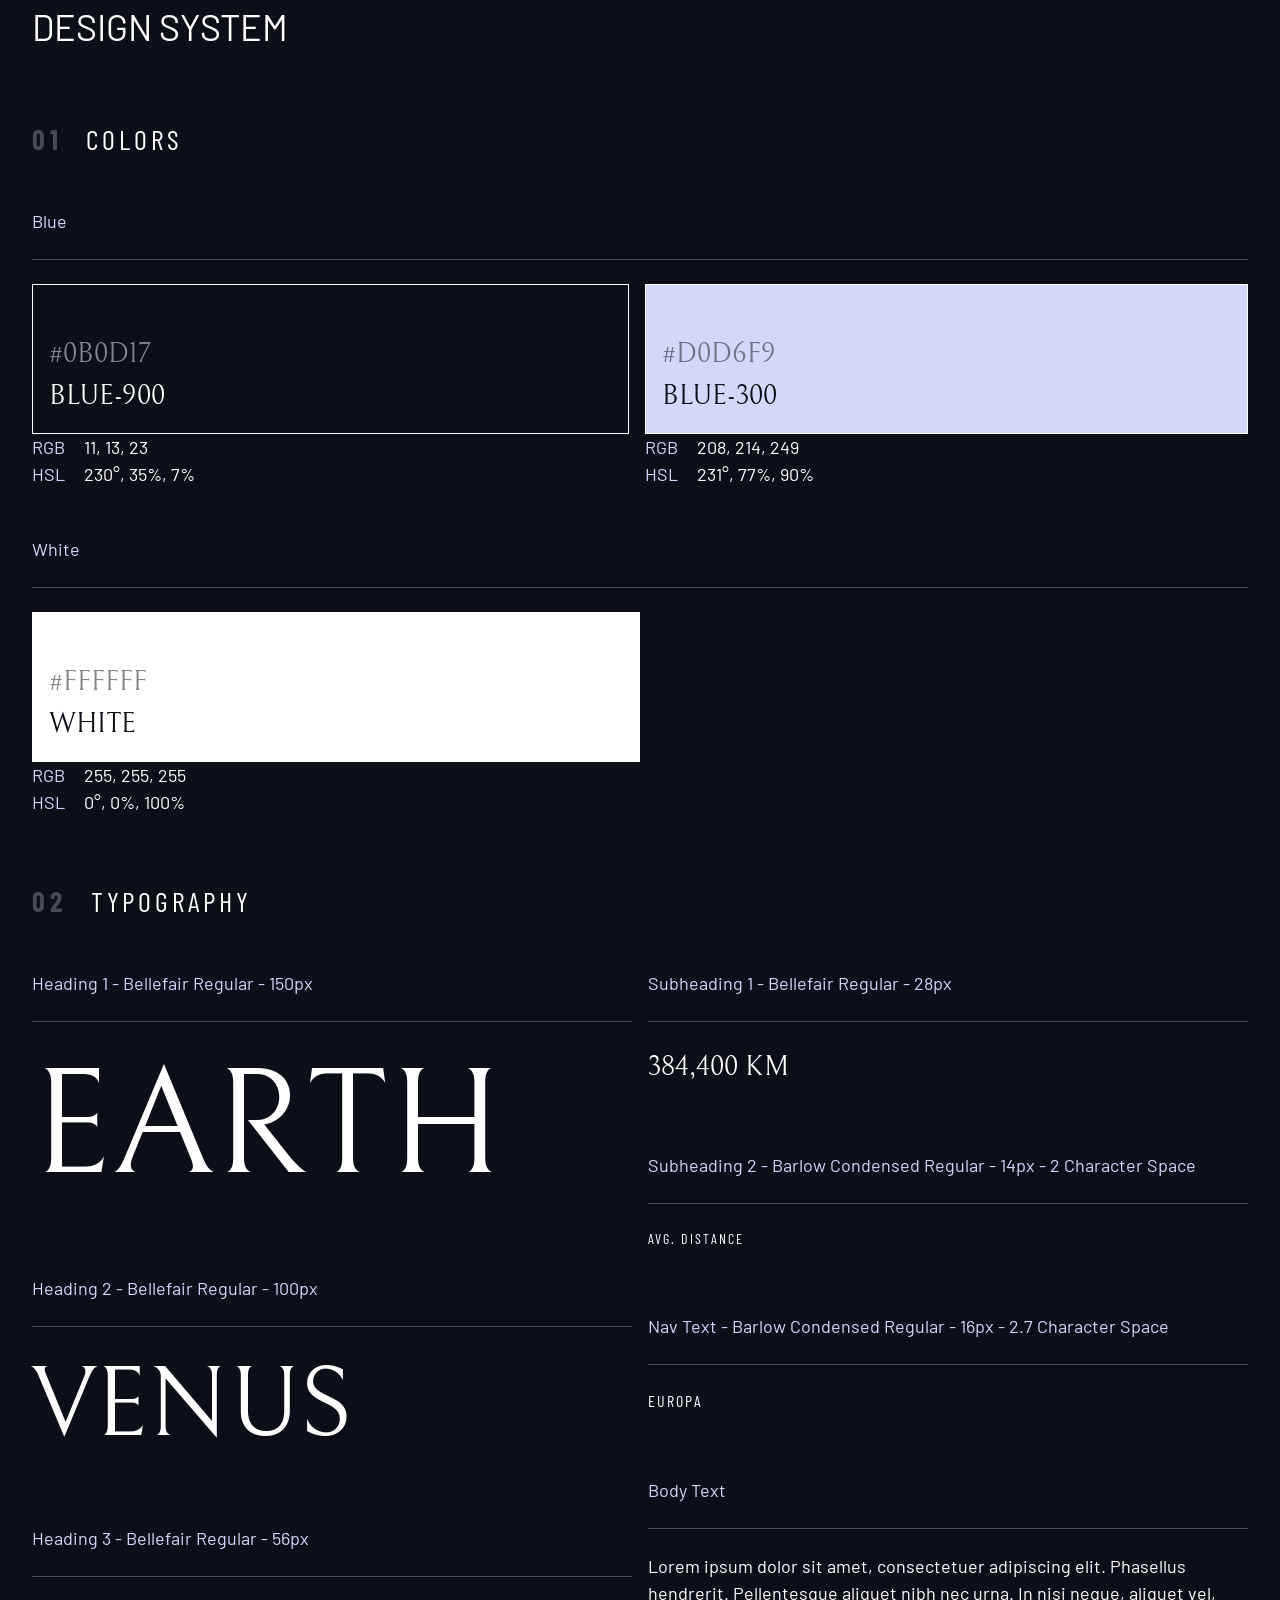
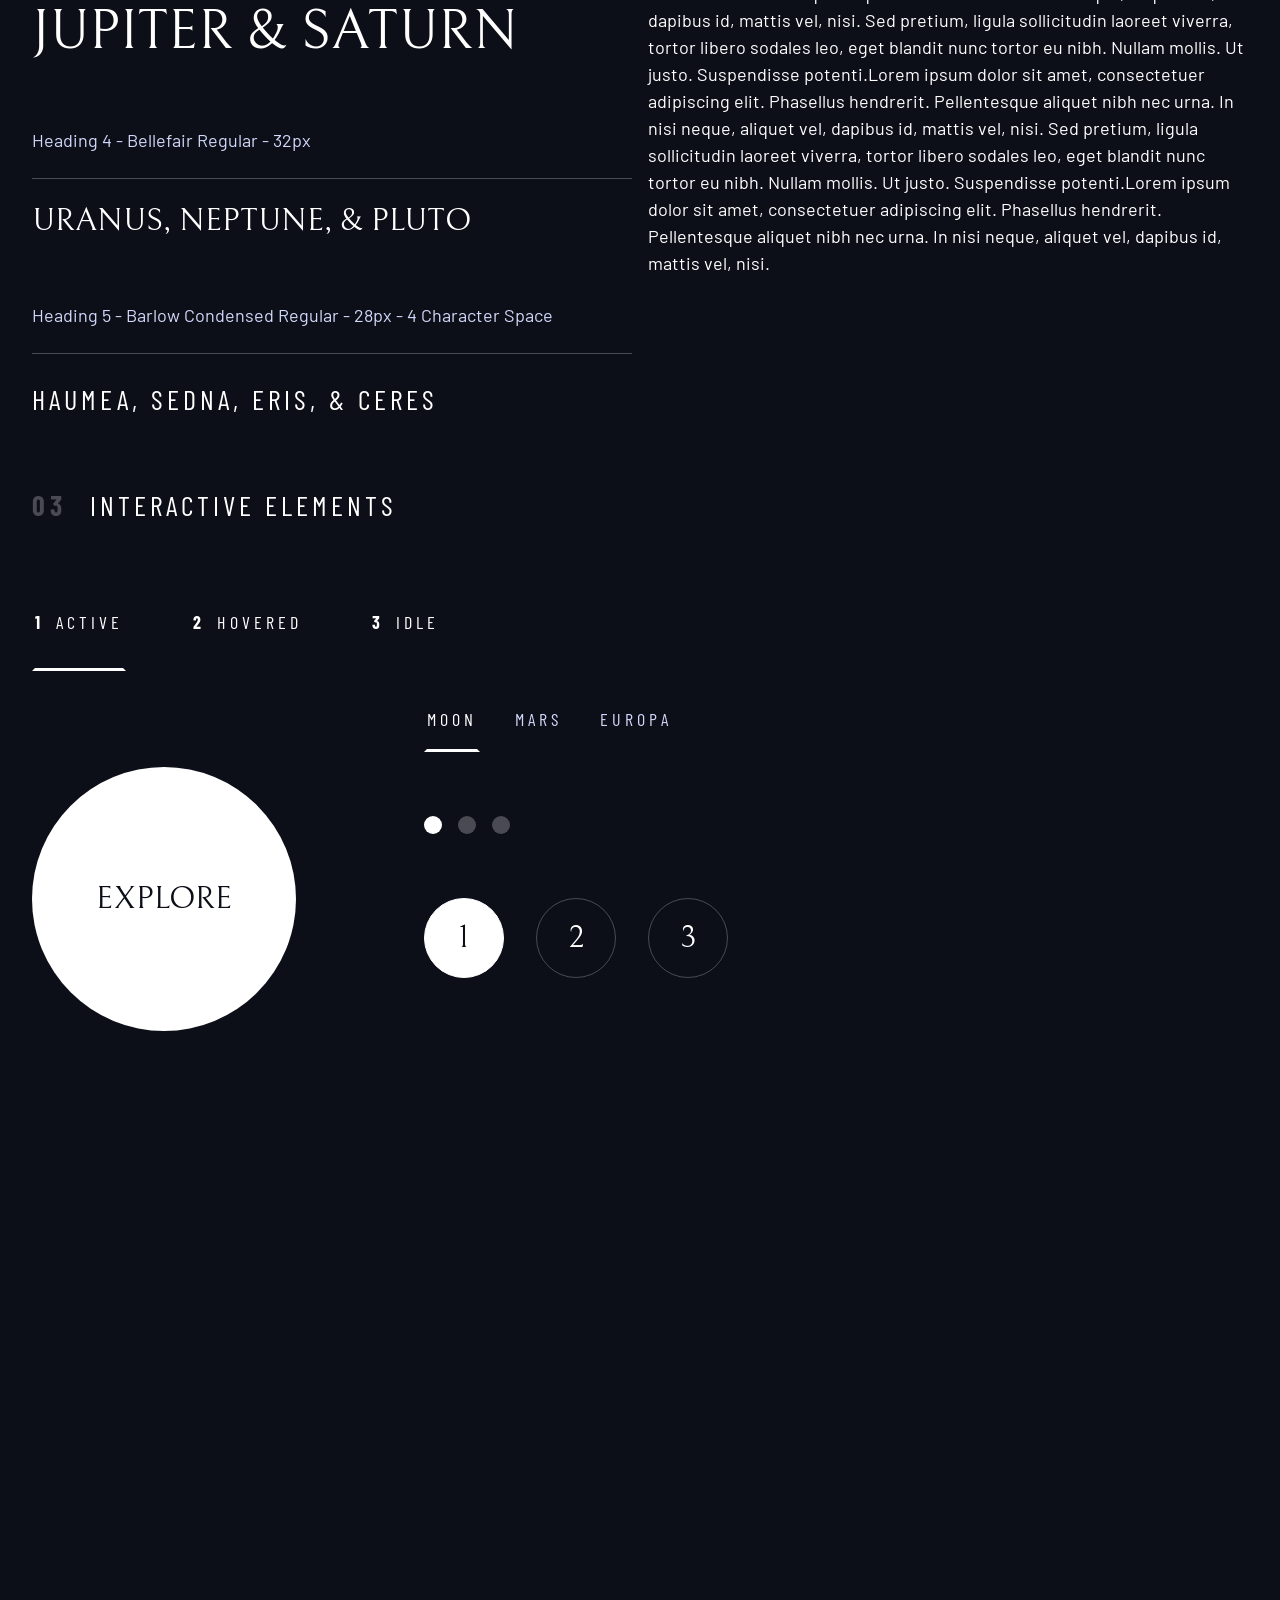
==== commit 4c354dc0: "Add header/hero, Google fonts, and small style tweaks Populate index.html with a header/navigation a" ====
--- a/design-system.html
+++ b/design-system.html
@@ -165,17 +165,23 @@
           <nav>
             <ul class="primary-navigation flex underline-indicators">
               <li class="active">
-                <a class="uppercase text-white letter-spacing-2" href="#"
+                <a
+                  class="ff-sans-cond uppercase text-white letter-spacing-2"
+                  href="#"
                   ><span>1</span>Active</a
                 >
               </li>
               <li>
-                <a class="uppercase text-white letter-spacing-2" href="#"
+                <a
+                  class="ff-sans-cond uppercase text-white letter-spacing-2"
+                  href="#"
                   ><span>2</span>Hovered</a
                 >
               </li>
               <li>
-                <a class="uppercase text-white letter-spacing-2" href="#"
+                <a
+                  class="ff-sans-cond uppercase text-white letter-spacing-2"
+                  href="#"
                   ><span>3</span>Idle</a
                 >
               </li>
--- a/index.css
+++ b/index.css
@@ -259,7 +259,7 @@
 /* ---- Components  ----- */
 /* ---------------------- */
 .large-button {
-  display: grid;
+  display: inline-grid;
   position: relative;
   border-radius: 50%;
   padding: 0 2em;
